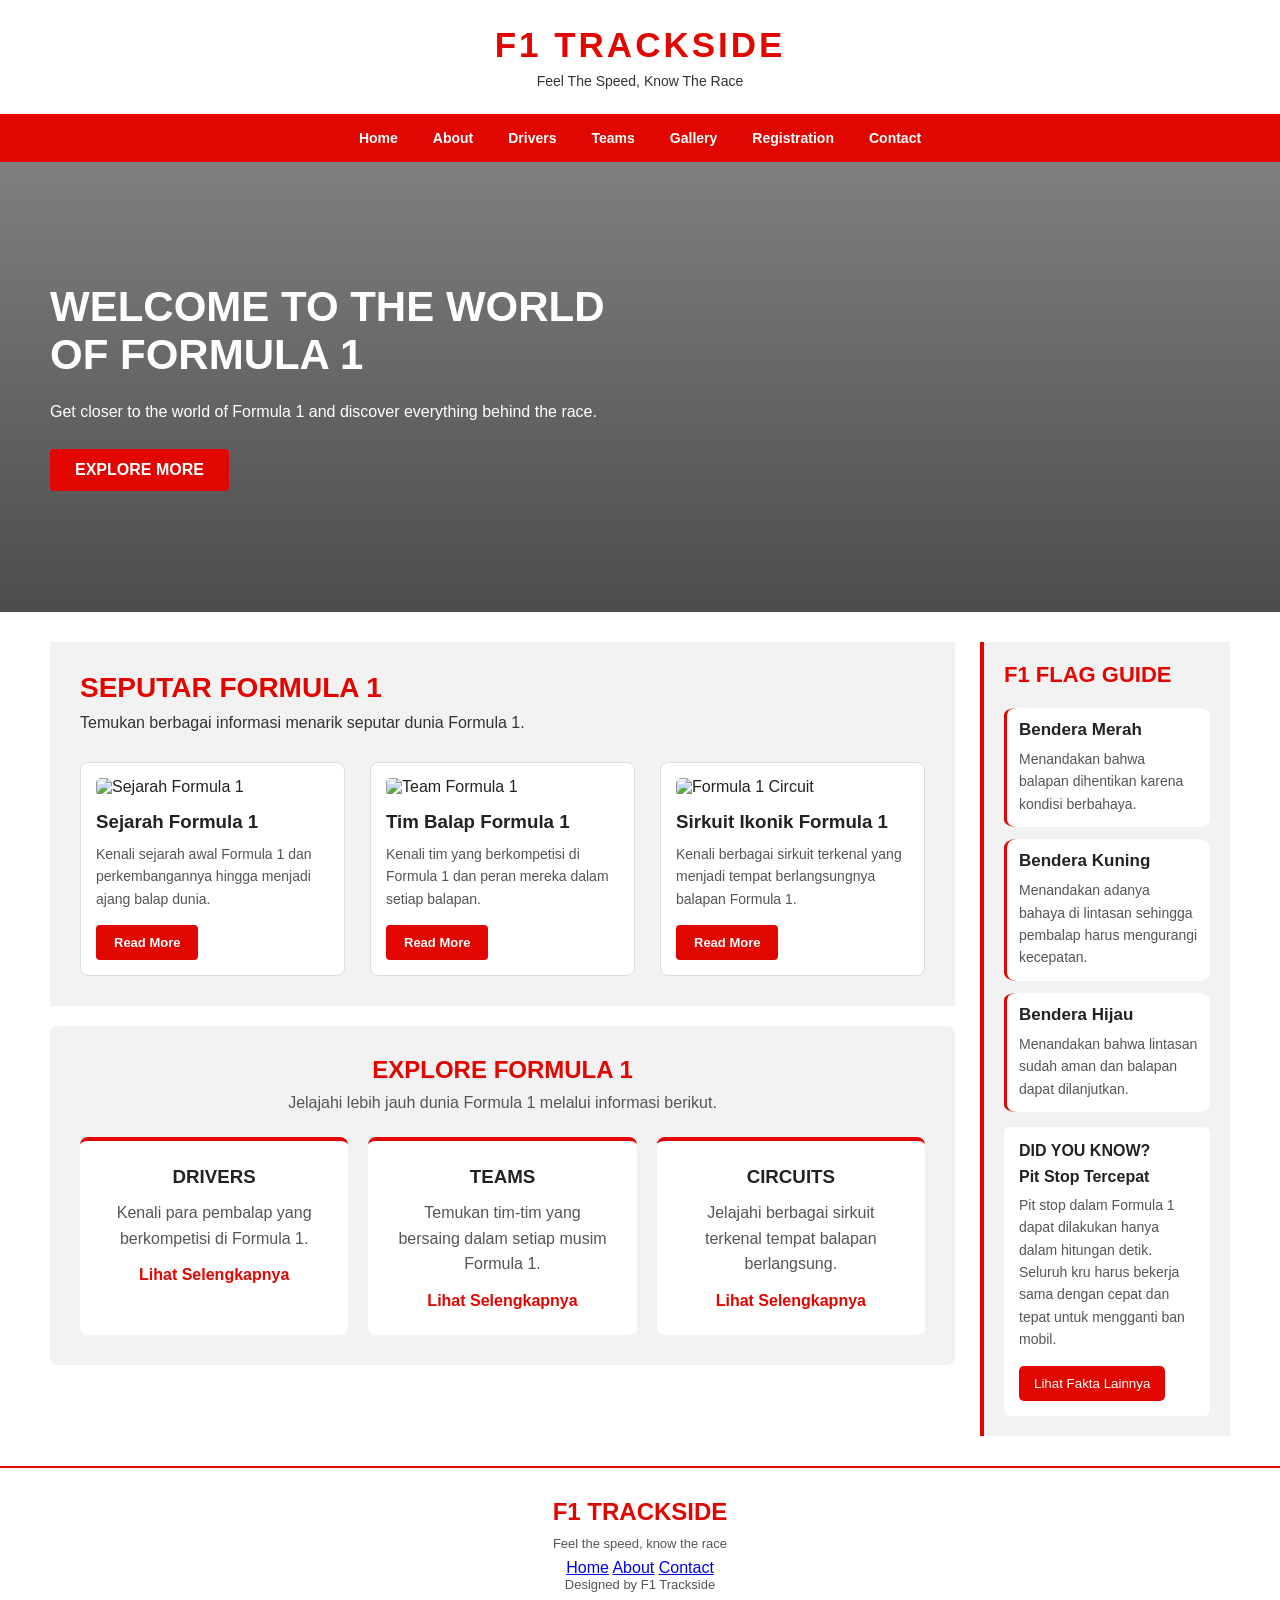
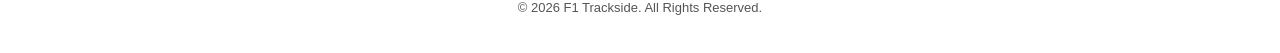
==== index.html @ 3166c3ee "Rename home.html to index.html" ====
<!DOCTYPE html>
<html lang="en">
<head>
    <meta charset="UTF-8">
    <meta name="viewport" content="width=device-width, initial-scale=1.0">
    <title>F1 Trackside</title>
    <link rel="stylesheet" href="projectuts.css">
    <link rel="icon" href="images f1/Download Formula 1 Logo Vector in _EPS, .SVG," type="image/jpeg">

</head>
<body>
    <!--Header-->
    <header>
    <h1>F1 TRACKSIDE</h1>
    <P>Feel The Speed, Know The Race</P>
    </header>

    <!--Navigation-->
    <nav>
        <ul>
            <li><a href="home.html">Home</a></li>
            <li><a href="about.html">About</a></li>
            <li><a href="drivers.html">Drivers</a></li>
            <li><a href="teams.html">Teams</a></li>
            <li><a href="gallery.html">Gallery</a></li>
            <li><a href="registration.html">Registration</a></li>
            <li><a href="contact.html">Contact</a></li>
        </ul>
    </nav>

    <!--Hero Section-->
    <section class="hero">
        <div class="hero-content">
        <h2>WELCOME TO THE WORLD OF FORMULA 1</h2>

        <p>Get closer to the world of Formula 1 and discover everything behind the race.</p>
        <a href="about.html" class="hero-button">EXPLORE MORE</a>
        </div>
    </section>

    <!--berita terbaru-->
    <div class="main-layout">

    <div class="main-content">

    <section class="berita-terbaru">

    <h2>SEPUTAR FORMULA 1</h2>
    <P>Temukan berbagai informasi menarik seputar dunia Formula 1.</P>

    <div class="story-container">

    <!--Artikel 1-->
    <article class="story-card">
    <img src="images f1/pexels-samuel-phillips-2148550424-36920243.jpg" alt="Sejarah Formula 1">

    <h3>Sejarah Formula 1</h3>
    <p>Kenali sejarah awal Formula 1 dan perkembangannya hingga menjadi ajang balap dunia.</p>

    <a href="article1.html">Read More</a>
    </article>
    
    <!--Artikel 2-->
    <article class="story-card">
    <img src="images f1/pexels-jonathanborba-29255752.jpg" alt="Team Formula 1">

    <h3>Tim Balap Formula 1</h3>
    <p>Kenali tim yang berkompetisi di Formula 1 dan peran mereka dalam setiap balapan.</p>
    

    <a href="article2.html">Read More</a>
    </article>

    <!--Artikel 3-->
    <article class="story-card">
    <img src="images f1/sirkuit f1.jpg" alt="Formula 1 Circuit">

    <h3>Sirkuit Ikonik Formula 1</h3>
    <p>Kenali berbagai sirkuit terkenal yang menjadi tempat berlangsungnya balapan Formula 1.</p>
    

    <a href="article3.html">Read More</a>
    </article>
    </div>
    </section>

    <!--F1 Information-->
<section class="f1-information">
    <h2>EXPLORE FORMULA 1</h2>
    <p>Jelajahi lebih jauh dunia Formula 1 melalui informasi berikut.</p>

    <div class="info-container">

        <div class="info-card">
            <h3>DRIVERS</h3>
            <p>Kenali para pembalap yang berkompetisi di Formula 1.</p>
            <a href="drivers.html">Lihat Selengkapnya</a>
        </div>

        <div class="info-card">
            <h3>TEAMS</h3>
            <p>Temukan tim-tim yang bersaing dalam setiap musim Formula 1.</p>
            <a href="teams.html">Lihat Selengkapnya</a>
        </div>

        <div class="info-card">
            <h3>CIRCUITS</h3>
            <p>Jelajahi berbagai sirkuit terkenal tempat balapan berlangsung.</p>
            <a href="gallery.html">Lihat Selengkapnya</a>
        </div>

    </div>
</section>

</div> <!--penutup main-content-->

    <!--Sidebar-->
    <aside class="sidebar"> 

        <h2>F1 FLAG GUIDE</h2>

        <div class="sidebar-content">
        <h3>Bendera Merah</h3>
        <p>Menandakan bahwa balapan dihentikan karena kondisi berbahaya.</p>
        </div>

        <div class="sidebar-content">
        <h3>Bendera Kuning</h3>
        <p>Menandakan adanya bahaya di lintasan sehingga pembalap harus mengurangi kecepatan.</p>
        </div>

        <div class="sidebar-content">
        <h3>Bendera Hijau</h3>
        <p>Menandakan bahwa lintasan sudah aman dan balapan dapat dilanjutkan.</p>
        </div>
        
        <div class="sidebar-fact">

        <h3>DID YOU KNOW?</h3>
        <h3>Pit Stop Tercepat</h3>
        <P>Pit stop dalam Formula 1 dapat dilakukan hanya dalam hitungan detik.
        Seluruh kru harus bekerja sama dengan cepat dan tepat untuk mengganti ban mobil.</P>
        
        <button type="button" onclick="tampilkanFakta()">
        Lihat Fakta Lainnya</button>
        
        <div id="fakta-tambahan" style="display: none;">
        <h3>Kecepatan Mobil F1</h3>
        <P>Mobil Formula 1 dapat melaju dengan kecepatan lebih dari 300 km/jam di lintasan lurus.</P>
    </div>
    </div>
    </aside>
    </div>

    <!--Footer-->
    <footer>
        <h2>F1 TRACKSIDE</h2>

        <p>Feel the speed, know the race</p>
        <div class="footer-links">
            <a href="home.html">Home</a>
            <a href="about.html">About</a>
            <a href="contact.html">Contact</a>
        </div>

        <p>Designed by F1 Trackside</p>

        <p>&copy; 2026 F1 Trackside. All Rights Reserved.</p>
    </footer>

<script>
    function tampilkanFakta() {
        const fakta = document.getElementById("fakta-tambahan");

        if (fakta.style.display == "none") {
            fakta.style.display = "block";
        } else {
            fakta.style.display = "none";
        }
    }
</script>

</body>
</html>
---- projectuts.css ----
/* General Style*/

* {
    margin: 0;
    padding: 0;
    box-sizing: border-box;
}

body {
    font-family: Arial, sans-serif;
    background-color: #ffffff;
    color:#222222;
}

/*Header*/
header {
    background-color: #ffffff;
    padding: 25px 50px;
    text-align: center;
}

header h1 {
    color: #e10600;
    font-size: 35px;
    letter-spacing: 3px;
}

header p{
    color:#333333;
    margin-top: 8px;
    font-size: 14px;
}

/*Navigation*/
nav {
    background-color: #e10600;
    padding: 15px;
}

nav ul {
    list-style: none;
    display: flex;
    justify-content: center;
    gap: 35px;
}

nav ul li a {
    color:white;
    text-decoration: none;
    font-size: 14px;
    font-weight: bold;
}

nav ul li a:hover {
    color: #151515;
}

/*hero section*/
.hero {
    background-image: linear-gradient(
        rgba(0,0,0,0.5),
        rgba(0,0,0,0.7)
    ),url("images f1/download\ \(12\)\ \(1\).jpg");

    background-size: cover;
    background-position: center;
    height: 450px;

    display: flex;
    align-items: center;
    padding: 50px;
}

.hero-content {
    max-width: 600px;
}

.hero h2 {
    font-size: 42px;
    color: white;
    margin-bottom: 20px;
}

.hero p {
    font-size: 16px;
    line-height: 1.6;
    margin-bottom: 25px;
    color: white;
}

.hero-button {
    display: inline-block;
    background-color: #e10600;
    color: white;
    padding: 12px 25px;
    text-decoration: none;
    font-weight: bold;
    border-radius: 4px;
}

.hero-button:hover {
    background-color: white;
    color: #e10600;
}

/* main layout */
.main-layout {
    display: flex;
    gap: 25px;
    padding: 30px 50px;
    align-items: stretch;
}

.main-content {
    flex: 1;
    min-width: 0;
}

/*berita terbaru*/
.berita-terbaru {
    padding: 30px;
    background-color:#f2f2f2;
    flex: 1 1 0;
    min-width: 0;
}

.berita-terbaru h2 {
    color: #e10600;
    font-size: 28px;
    margin-bottom: 10px;
}

.berita-terbaru > p {
    color:#333333;
    margin-bottom: 30px;
}

.story-container {
    display: flex;
    gap: 25px;
}

.story-card {
    background-color: #ffffff;
    width: 33.33%;
    padding: 15px;
    border-radius: 8px;
    border: 1px solid #dddddd;
}

.story-card img {
    width: 100%;
    height: 200px;
    object-fit:cover;
    border-radius: 5px;
}

.story-card h3 {
    color: #222222;
    margin-top: 15px;
    margin-bottom: 10px;
}

.story-card p {
    color: #555555;
    font-size: 14px;
    line-height: 1.6;
}

.story-card a {
    display: inline-block;
    background-color: #e10600;
    color: white;
    text-decoration: none;
    padding: 10px 18px;
    margin-top: 15px;
    border-radius: 4px;
    font-size: 13px;
    font-weight: bold;
}

.story-card a:hover {
    background-color:#222222;
    color: white;
}

/* F1 Information */
.f1-information {
    padding: 30px;
    margin: 20px 0;
    background-color: #f2f2f2;
    border-radius: 8px;
}

.f1-information h2 {
    color: #e10600;
    margin-bottom: 10px;
    text-align: center;
}

.f1-information > p {
    color: #555555;
    text-align: center;
    margin-bottom: 25px;
}

.info-container {
    display: flex;
    gap: 20px;
}

.info-card {
    flex: 1;
    background-color: #ffffff;
    padding: 25px;
    border-radius: 8px;
    border-top: 4px solid #e10600;
    text-align: center;
}

.info-card h3 {
    color: #222222;
    margin-bottom: 12px;
}

.info-card p {
    color: #555555;
    line-height: 1.6;
    margin-bottom: 15px;
}

.info-card a {
    color: #e10600;
    text-decoration: none;
    font-weight: bold;
}

.info-card a:hover {
    text-decoration: underline;
}

/* sidebar */
.sidebar {
    background-color: #f2f2f2;
    padding: 20px;
    margin: 0;
    border-left: 4px solid #e10600;
    width: 250px;
    flex: 0 0 250px;
    box-sizing: border-box;
}

.sidebar h2 {
    color: #e10600;
    font-size: 22px;
    margin-bottom: 20px;
}

/* f1 flag guide */
.sidebar-content {
    background-color: #ffffff;
    padding: 12px;
    margin-bottom: 12px;
    border-radius: 6%;
    border-left: 3px solid #e10600;
}

.sidebar-content h3 {
    color:#222222;
    margin-bottom: 8px;
    font-size: 17px;
}

.sidebar-content p {
    color: #555555;
    font-size: 14px;
    line-height: 1.6;
}

/* did you know */
.sidebar-fact {
    background-color: #ffffff;
    padding: 15px;
    margin-top: 15px;
    border-radius: 6px;
}

.sidebar-fact h2 {
    color:#e10600;
    font-size: 20px;
    margin-bottom: 15px;
}

.sidebar-fact h3 {
    color: #222222;
    font-size: 16px;
    margin-bottom: 8px;
}

.sidebar-fact p {
    color: #555555;
    font-size: 14px;
    line-height: 1.6;
    margin-bottom: 15px;
}

.sidebar-fact button {
    display: block;
    background-color: #e10600;
    color: white;
    border: none;
    padding: 10px 15px;
    border-radius: 5px;
    cursor: pointer;
    margin-top: 10px;
}

.sidebar-fact button:hover {
    background-color: #b30500;
}

/* footer */
footer {
    background-color: #ffffff;
    padding: 30px;
    text-align: center;
    border-top: 2px solid #e10600;
}

footer h3,
footer h2 {
    color:#e10600;
    margin-bottom: 10px;
}

footer p {
    color: #555555;
    font-size: 13px;
    margin-bottom: 8px;
}

/* About page */
.about,
.purpose,
.jelajahi,
.why-f1 {
    padding: 35px 50px;
    margin: 20px 50px;
    background-color: #f2f2f2;
    border-radius: 8px;
}

.about h2,
.purpose h2,
.jelajahi h2,
.why-f1 h2 {
    color:#e10600;
    font-size: 24px;
    margin-bottom: 15px;
}

.about p,
.purpose p,
.jelajahi p,
.why-f1 p {
    color: #555555;
    line-height: 1.7;
}

.explore-content h3 {
    color:#222222;
    margin-top: 15px;
    margin-bottom: 5px;
}

.explore-content p {
    color: #555555;
    line-height: 1.6;
}

.explore-content {
    display: flex;
    gap: 20px;
    margin-top: 20px;
}

.explore-content div {
    background-color: #ffffff;
    padding: 20px;
    flex: 1;
    border-radius: 8px;
    border-left: 4px solid #e10600;
}

/* gallery page */
.gallery {
    padding: 40px 50px;
    background-color: #f2f2f2;
    text-align: center;
}

.gallery h2 {
    color: #e10600;
    font-size: 28px;
    margin-bottom: 10px;
}

.gallery p{
    color: #333333;
    margin-bottom: 30px;
}

.gallery-container {
    display: grid;
    grid-template-columns: repeat(2, 1fr);
    max-width: 900px;
    margin: 30px auto;
    gap: 25px;
    padding: 0 20px;
}

.gallery-item {
    text-align: center;
}

.gallery-item img {
    width: 100%;
    height: 250px;
    object-fit: contain;
    object-position: center;
    border-radius: 8px;
}

.gallery-item h3 {
    margin-top: 12px;
    font-size: 20px;
    color: #222222;
}

/* Halaman Pendaftaran */
.registration {
    padding: 40px 50px;
    background-color: #f2f2f2;
    text-align: center;
}

.registration h2 {
    color: #e10600;
    font-size: 28px;
    margin-bottom: 10px;
}

.registration p {
    color: #333333;
    margin-bottom: 25px;
}

.registration form {
    max-width: 500px;
    margin: 0 auto;
    background-color: white;
    padding: 30px;
    border-radius: 8px;
    text-align: left;
}

.registration label {
    display: block;
    color: #222222;
    margin-bottom: 8px;
    font-weight: bold;
}

.registration input {
    width: 100%;
    padding: 12px;
    margin-bottom: 18px;
    border: 1px solid #cccccc;
    border-radius: 4px;
}

.registration button {
    background-color: #e10600;
    color: white;
    border: none;
    padding: 12px 20px;
    border-radius: 4px;
    cursor: pointer;
    font-size: 15px;
}

.registration button:hover {
    background-color: #b80500;
}

/* Halaman Kontak */
.contact {
    padding: 40px 50px;
    background-color: #f2f2f2;
    text-align: center;
}

.contact h2 {
    color: #e10600;
    font-size: 28px;
    margin-bottom: 10px;
}

.contact p {
    color: #333333;
    margin-bottom: 20px;
}

.contact-info {
    margin-top: 25px;
}

.contact-form {
    padding: 40px 50px;
    background-color: #ffffff;
    text-align: center;
}

.contact-form h2 {
    color: #e10600;
    font-size: 28px;
    margin-bottom: 25px;
}

.contact-form form {
    max-width: 500px;
    margin: 0 auto;
    padding: 30px;
    background-color: #f2f2f2;
    border-radius: 8px;
    text-align: left;
}

.contact-form label {
    display: block;
    color: #222222;
    margin-bottom: 8px;
    font-weight: bold;
}

.contact-form input,
.contact-form textarea {
    width: 100%;
    padding: 12px;
    margin-bottom: 18px;
    border: 1px solid #cccccc;
    border-radius: 4px;
    font-family: Arial, sans-serif;
}

.contact-form textarea {
    height: 120px;
    resize: vertical;
}

.contact-form button {
    background-color: #e10600;
    color: white;
    border: none;
    padding: 12px 20px;
    border-radius: 4px;
    cursor: pointer;
    font-size: 15px;
}

.contact-form button:hover {
    background-color: #b80500;
}

/* Article Page */
.article-page {
    padding: 40px 80px;
    background-color: #ffffff;
}

.article-page article {
    max-width: 900px;
    margin: auto;
}

.article-page h2 {
    color: #e10600;
    font-size: 30px;
    margin-bottom: 20px;
    text-align: center;
}

.article-page h3 {
    color: #222222;
    font-size: 22px;
    margin-top: 30px;
    margin-bottom: 12px;
}

.article-page p {
    color: #444444;
    font-size: 16px;
    line-height: 1.8;
    margin-bottom: 15px;
}

.article-page img {
    width: 70%;
    height: auto;
    object-fit: contain;
    display: block;
    border-radius: 8px;
    margin: 0 auto 25px;
}

/* Drivers Page */
.drivers-section {
    padding: 40px 50px;
    background-color: #ffffff;
}

.drivers-section > h2 {
    color: #e10600;
    text-align: center;
    font-size: 28px;
    margin-bottom: 10px;
}

.drivers-section > p {
    text-align: center;
    color: #555555;
    margin-bottom: 35px;
}

.team-drivers {
    margin-bottom: 40px;
}

.team-drivers h3 {
    color: #222222;
    font-size: 23px;
    border-left: 5px solid #e10600;
    padding-left: 12px;
    margin-bottom: 20px;
}

.driver-container {
    display: flex;
    gap: 25px;
}

.driver-card {
    width: 50%;
    background-color: #f2f2f2;
    border-radius: 8px;
    padding: 15px;
    text-align: center;
}

.driver-card img {
    width: 90%;
    height: 600px;
    object-fit: cover;
    object-position: center;
    border-radius: 6px;
}

.driver-card h4 {
    color: #222222;
    font-size: 19px;
    margin-top: 12px;
}

.driver-card p {
    color: #666666;
    margin-top: 7px;
}

/* Teams Page */
.teams-section {
    padding: 40px 50px;
    background-color: #ffffff;
}

.teams-section h2 {
    color: #e10600;
    text-align: center;
    font-size: 28px;
    margin-bottom: 10px;
}

.teams-section p {
    color: #555555;
    text-align: center;
    margin-bottom: 35px;
    line-height: 1.6;
}

.team-container {
    display: grid;
    grid-template-columns: repeat(3, 1fr);
    gap: 25px;
    padding: 0 50px 40px;
}

.team-card {
    background-color: #f2f2f2;
    padding: 15px;
    border-radius: 8px;
    text-align: center;
}

.team-card img {
    width: 100%;
    height: 200px;
    object-fit: contain;
    background-color: #ffffff;
    padding: 15px;
    border-radius: 6px;
    display: block;
}

.team-card h3 {
    color: #e10600;
    margin-top: 12px;
    font-size: 20px;
}

.team-card p {
    color: #555555;
    margin-top: 8px;
    font-size: 14px;
}
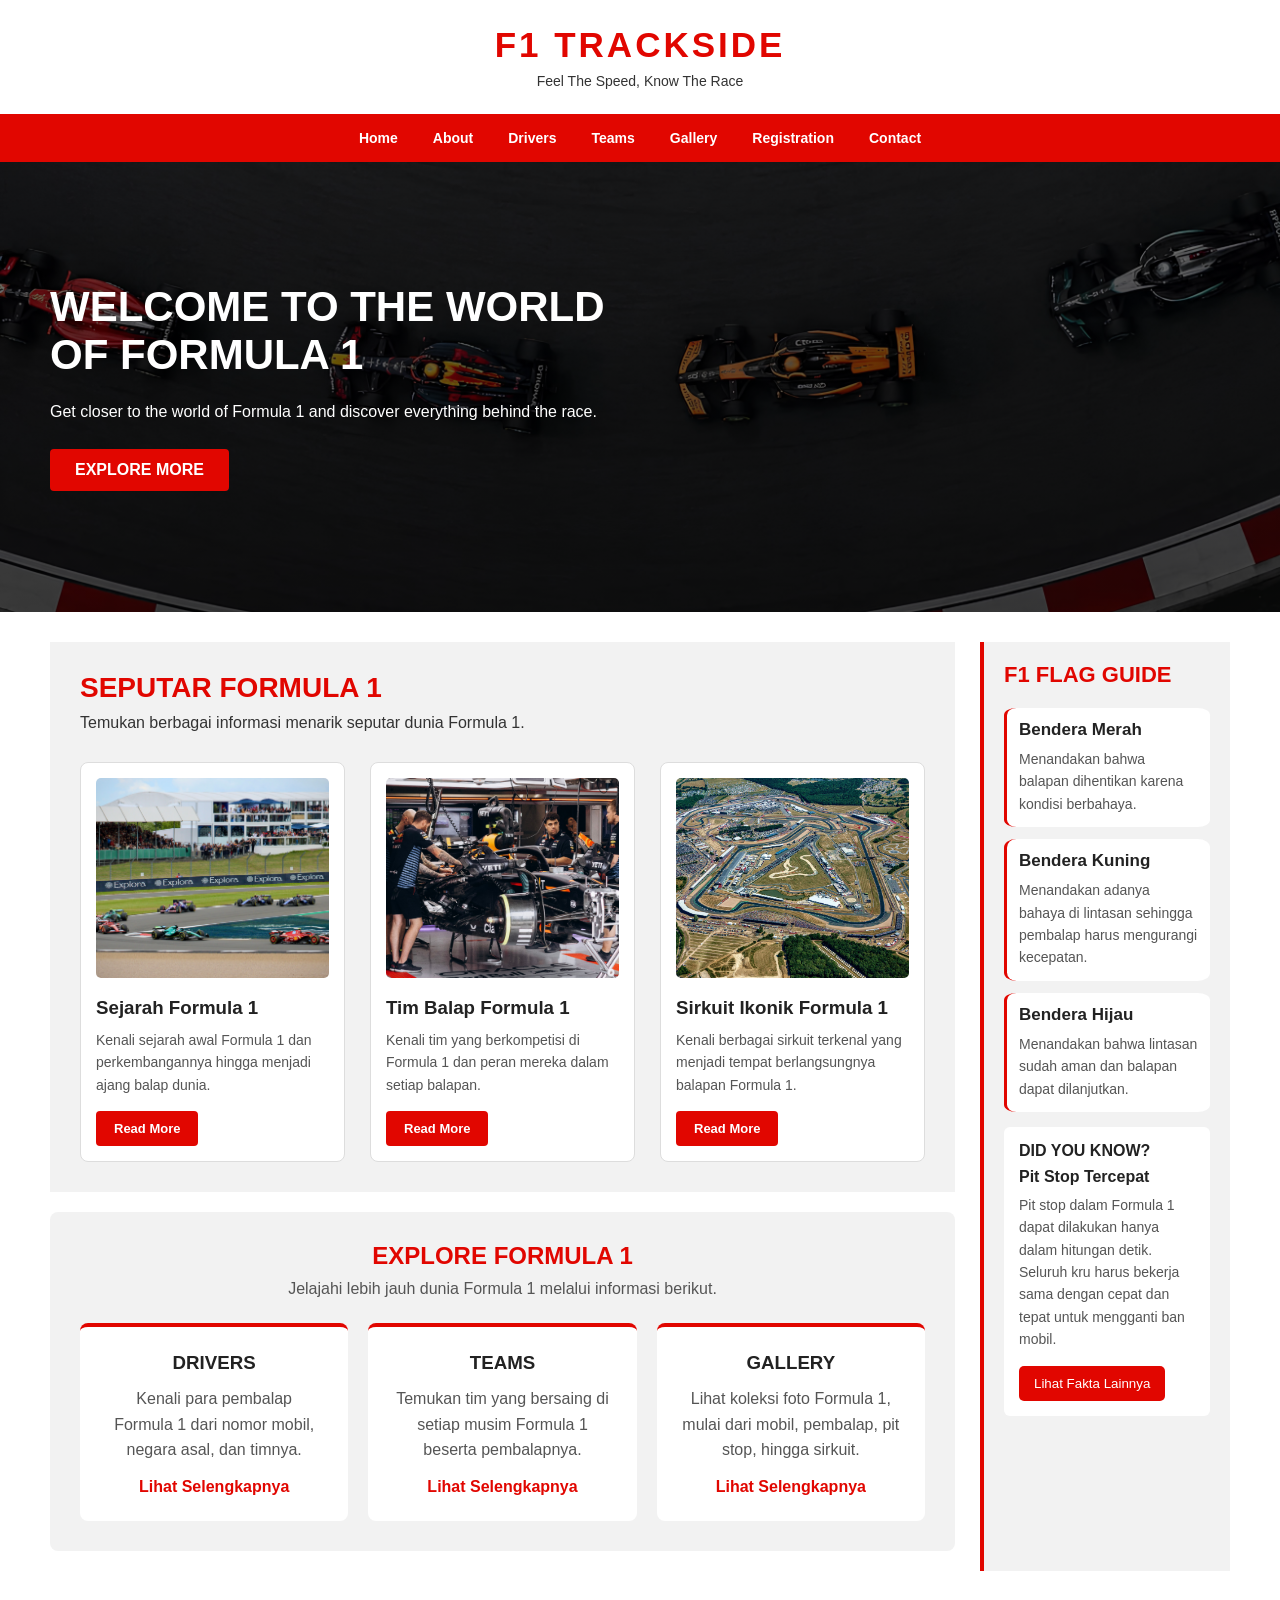
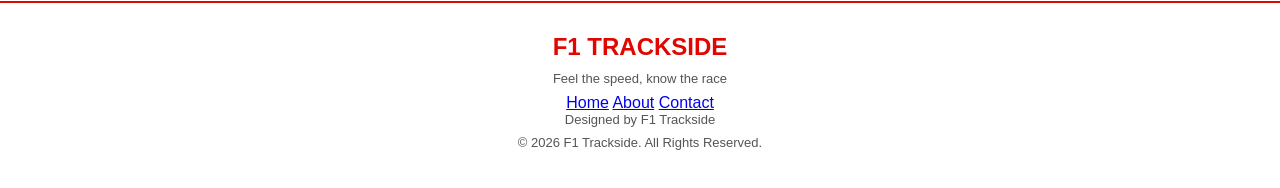
==== commit feeff966: "Add files via upload" ====
--- a/index.html
+++ b/index.html
@@ -5,7 +5,7 @@
     <meta name="viewport" content="width=device-width, initial-scale=1.0">
     <title>F1 Trackside</title>
     <link rel="stylesheet" href="projectuts.css">
-    <link rel="icon" href="images f1/Download Formula 1 Logo Vector in _EPS, .SVG," type="image/jpeg">
+    <link rel="icon" href="imagesf1/logo.svg" type="image/svg+xml">
 
 </head>
 <body>
@@ -18,7 +18,7 @@
     <!--Navigation-->
     <nav>
         <ul>
-            <li><a href="home.html">Home</a></li>
+            <li><a href="index.html">Home</a></li>
             <li><a href="about.html">About</a></li>
             <li><a href="drivers.html">Drivers</a></li>
             <li><a href="teams.html">Teams</a></li>
@@ -52,7 +52,7 @@
 
     <!--Artikel 1-->
     <article class="story-card">
-    <img src="images f1/pexels-samuel-phillips-2148550424-36920243.jpg" alt="Sejarah Formula 1">
+    <img src="imagesf1/sirkuitikonik.jpg" alt="Sejarah Formula 1">
 
     <h3>Sejarah Formula 1</h3>
     <p>Kenali sejarah awal Formula 1 dan perkembangannya hingga menjadi ajang balap dunia.</p>
@@ -62,7 +62,7 @@
     
     <!--Artikel 2-->
     <article class="story-card">
-    <img src="images f1/pexels-jonathanborba-29255752.jpg" alt="Team Formula 1">
+    <img src="imagesf1/tim.jpg" alt="Team Formula 1">
 
     <h3>Tim Balap Formula 1</h3>
     <p>Kenali tim yang berkompetisi di Formula 1 dan peran mereka dalam setiap balapan.</p>
@@ -73,7 +73,7 @@
 
     <!--Artikel 3-->
     <article class="story-card">
-    <img src="images f1/sirkuit f1.jpg" alt="Formula 1 Circuit">
+    <img src="imagesf1/sirkuit2.jpg" alt="Formula 1 Circuit">
 
     <h3>Sirkuit Ikonik Formula 1</h3>
     <p>Kenali berbagai sirkuit terkenal yang menjadi tempat berlangsungnya balapan Formula 1.</p>
@@ -93,19 +93,19 @@
 
         <div class="info-card">
             <h3>DRIVERS</h3>
-            <p>Kenali para pembalap yang berkompetisi di Formula 1.</p>
+            <p>Kenali para pembalap Formula 1 dari nomor mobil, negara asal, dan timnya.</p>
             <a href="drivers.html">Lihat Selengkapnya</a>
         </div>
 
         <div class="info-card">
             <h3>TEAMS</h3>
-            <p>Temukan tim-tim yang bersaing dalam setiap musim Formula 1.</p>
+            <p>Temukan tim yang bersaing di setiap musim Formula 1 beserta pembalapnya.</p>
             <a href="teams.html">Lihat Selengkapnya</a>
         </div>
 
         <div class="info-card">
-            <h3>CIRCUITS</h3>
-            <p>Jelajahi berbagai sirkuit terkenal tempat balapan berlangsung.</p>
+            <h3>GALLERY</h3>
+            <p>Lihat koleksi foto Formula 1, mulai dari mobil, pembalap, pit stop, hingga sirkuit.</p>
             <a href="gallery.html">Lihat Selengkapnya</a>
         </div>
 
@@ -181,4 +181,4 @@
 </script>
 
 </body>
-</html>
+</html>
--- a/projectuts.css
+++ b/projectuts.css
@@ -60,7 +60,7 @@
     background-image: linear-gradient(
         rgba(0,0,0,0.5),
         rgba(0,0,0,0.7)
-    ),url("images f1/download\ \(12\)\ \(1\).jpg");
+    ),url("imagesf1/herosection.jpg");
 
     background-size: cover;
     background-position: center;
@@ -633,7 +633,8 @@
 }
 
 .team-drivers {
-    margin-bottom: 40px;
+    margin: 0 auto 40px;
+    max-width: 800px;
 }
 
 .team-drivers h3 {
@@ -645,12 +646,12 @@
 }
 
 .driver-container {
-    display: flex;
+    display: grid;
+    grid-template-columns: repeat(2, 1fr);
     gap: 25px;
 }
 
 .driver-card {
-    width: 50%;
     background-color: #f2f2f2;
     border-radius: 8px;
     padding: 15px;
@@ -658,10 +659,10 @@
 }
 
 .driver-card img {
-    width: 90%;
-    height: 600px;
+    width: 100%;
+    height: 320px;
     object-fit: cover;
-    object-position: center;
+    object-position: top;
     border-radius: 6px;
 }
 
